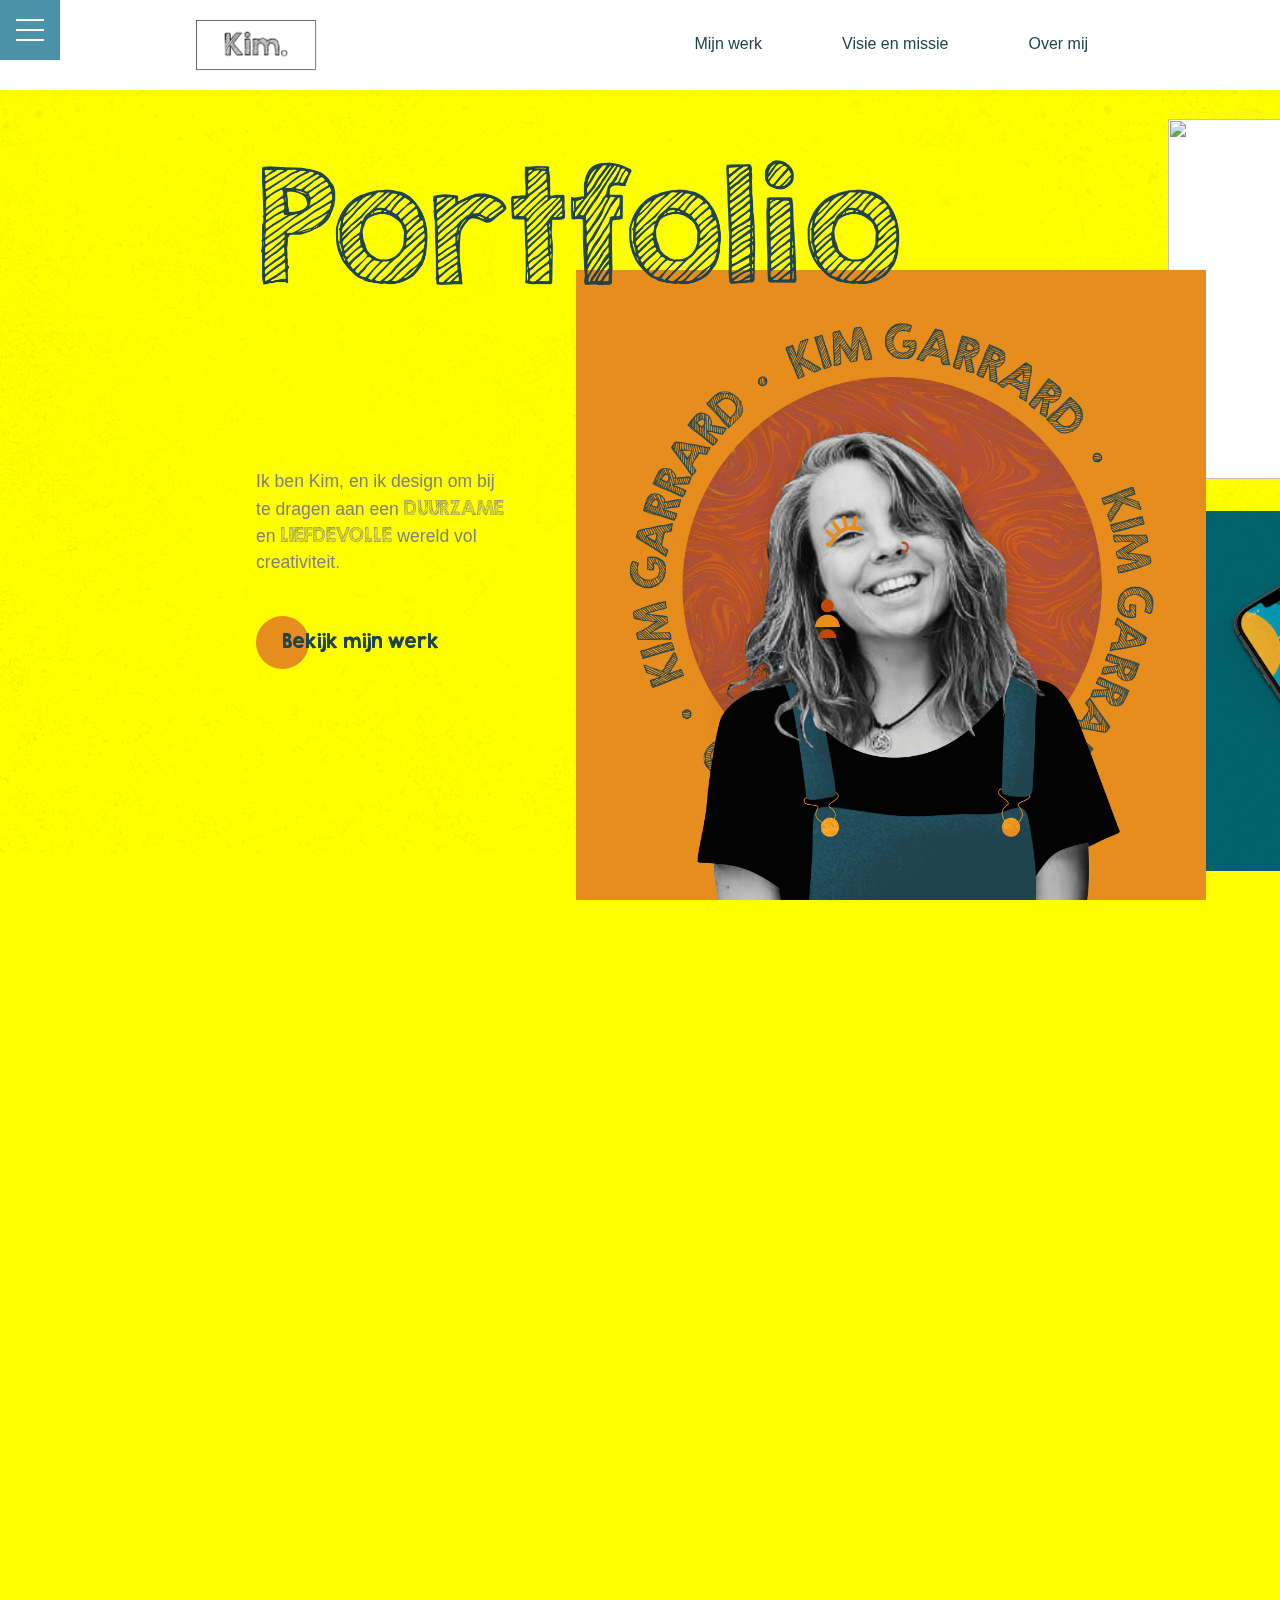
==== index.html @ cbdecb41 "Begin" ====
<!DOCTYPE html>
<html lang="nl">

<head>
    <meta charset="utf-8">
    <meta http-equiv="X-UA-Compatible" content="IE=edge">
    <title>Portfolio Kim Garrard</title>
    <meta name="viewport" content="width=device-width, initial-scale=1">
    <link rel="stylesheet" href="CSS/portfolio.css">
    <link rel="shortcut icon" type="image/png" href="images/favicon2.png"/>
</head>

<body>

  <img src="images/bg_7.webp" alt="">

    <nav>
      <a href="index.html"><img src="images/logo.png" alt="" class="logo"></a>

      <ul>
        <li><a href="cases.html"><div class="opacity"></div>Mijn werk</a></li>
        <li><a href="#"><div class="opacity"></div>Visie en missie</a></li>
        <li><a href="#"><div class="opacity"></div>Over mij</a></li>
      </ul>

      <div class="menu-wrap">
          <input type="checkbox" class="toggler">
          <div class="hamburger"><div></div></div>
          <div class="menu">
            <div>
              <div>
                <ul>
                  <li><a href="#">Home</a></li>
                  <li><a href="#">About</a></li>
                  <li><a href="#">Services</a></li>
                  <li><a href="#">Contact</a></li>
                </ul>
              </div>
            </div>
          </div>
      </div>
    </nav>


    <main>

      <div id="realcontent" class="begin">

        <img class="portfolio" src="images/portfolio_text.png" alt="">

        <div class="text">
          <p>Ik ben Kim, en ik design om bij te dragen aan een <span>duurzame</span> en <span>liefdevolle</span> wereld vol creativiteit.</p>
          <a href="cases.html" class="imgtestdiv button">
            <div class=""></div>
            <p>Bekijk mijn werk</p>
          </a>
          <!-- <a href="overmij.html" class="imgtestdiv button">Bekijk mijn werk</a> -->
        </div>

        <div class="kim">
          <img src="images/begin_bg2.png" alt="">
          <img class="begintekst" src="images/begin_text.png" alt="">
          <img src="images/begin_kim.png" alt="">
        </div>






        <section class="fotos">

          <div class="rij1">

            <a class="hover4" href="tofgrof.html">
              <div class="foto4"><img src="images/tofgrof.png" alt=""></img></div>
              <div class="info4 hide"><p>Tofgrof</p></div>
            </a>

            <a class="hover2" href="art.html">
              <div class="foto2"><img src="images/artcases.png" alt=""></img></div>
              <div class="info2 hide"><p>Art & Illustraties</p></div>
            </a>

            <a class="hover5">
              <div class="foto5"><img src="images/kleineumcases.png" alt=""></img></div>
              <div class="info5 hide"><p>Coming soon!</p></div>
            </a>

            <!-- <a class="hover1" href="etnischprofileren.html">
              <div class="foto1"><img src="images/etnischprofileren.png" alt=""></img></div>
              <div class="info1 hide"><p>Etnisch Profileren</p></div>
            </a> -->

            <a class="hover7" href="dinner.html">
              <div class="foto7"><img src="images/dinner.png" alt=""></img></div>
              <div class="info7 hide"><p>CMOTalk Dinner</p></div>
            </a>

          </div>

          <div class="rij2">

            <a class="hover3" href="enjoin.html">
              <div class="foto3"><img src="images/enjoincases.png" alt=""></img></div>
              <div class="info3 hide"><p>Splashscreen Enjoin</p></div>
            </a>

            <a class="hover6" href="foodofwood.html">
              <div class="foto6"><img src="images/foodofwoodcases.png" alt=""></img></div>
              <div class="info6 hide"><p>Food of Wood</p></div>
            </a>

            <a class="hover9" href="rangers.html">
              <div class="foto9"><img src="images/rangerscases.png" alt=""></img></div>
              <div class="info9 hide"><p>WWF Rangers polsbandje</p></div>
            </a>

            <a class="hover8" href="schoenen.html">
              <div class="foto8"><img src="images/schoenencases.png" alt=""></img></div>
              <div class="info8 hide"><p>Schoenen Animatie</p></div>
            </a>

            <!-- <a class="hover10" href="adagio.html">
              <div class="foto10"><img src="images/rangerscases.png" alt=""></img></div>
              <div class="info10 hide"><p>Coming soon!</p></div>
            </a> -->

          </div>

        </section>




        </div>



        <div id="fakecontent"></div>



    </main>


    <script src="js/index.js"></script>
    <script src="js/cases.js"></script>

    <script src="https://ajax.aspnetcdn.com/ajax/jQuery/jquery-3.4.1.min.js"></script>
    <script>

    const mq = window.matchMedia( "(min-width: 79em)" );

    if (mq.matches) {
      $(window).on('scroll', function() {
        console.log("hoi");
        $("#realcontent").css("left", -$(window).scrollTop());
      });

    }

    </script>
</body>

</html>
---- CSS/portfolio.css ----
* {
    box-sizing: border-box;
}

body,
html {
    box-sizing: border-box;
    margin: 0;
    padding: 0;
    scroll-behavior: smooth;

}

@import url(//db.onlinewebfonts.com/c/331ec49c0d78e469c42c1d814dd45838?family=Avenir+Book);
@import url(//db.onlinewebfonts.com/c/901497541657a2f24e42848bcf7fad52?family=Avenir+Heavy);

@font-face {
    font-family: "Capuche";
    src: url("../fonts/capuche.otf") format("opentype");
}

@font-face {
    font-family: "FuturaCM";
    src: url("../fonts/Futura.ttf") format("truetype");
}

@font-face {
    font-family: "SofiaRegular";
    src: url("../fonts/SofiaProRegular.ttf") format("truetype");
}

@font-face {
    font-family: "SketchOpen";
    src: url("../fonts/KGSecondChancesSketch.ttf") format("truetype");
}

@font-face {
    font-family: "Sketch";
    src: url("../fonts/KGSecondChancesSolid.ttf") format("truetype");
}

body {
  background-color: #f3eee8;
  /* background-image: url(../images/bg.png); */
  background-blend-mode: lighten;
  background-size: 100vw;
  background-attachment: fixed;
  /* cursor: url(images/my-cursor.png), auto; */
  /* cursor: wait; */
}

#home {
  width: 100vw;
  height: 100vh;
  overflow: hidden;
}

body > img:nth-of-type(1) {
  z-index: -1;
  width: 100vw;
  position: fixed;
  opacity: 0.1;
  mix-blend-mode: multiply;
}

nav {
  display: flex;
  width: 100vw;
  height: 10vh;
  position: fixed;
  z-index: 3;
  background-color: white;
  padding: 0 15vw;
  justify-content: space-between;
  box-shadow: 0 5px 5px rgb(0 0 0 / 1%);
}

menu-wrap {
  display: none;
}

.navcases {
  box-shadow: 0 5px 5px rgb(0 0 0 / 5%);
}

nav > a {
  display: flex;
  align-items: center;
}

nav ul {
  list-style-type: none;
  display: flex;
  align-items: center;
  margin: 0;
}

nav ul li {
  text-decoration: none;
  font-family: "Avenir", Helvetica;
  transition: 200ms ease;
  border-bottom: 2px solid rgba(255,255,255,0);
}

nav li div {
  background-color: #e78d1d;
  height: 1.7em;
  width: 1.7em;
  position: absolute;
  z-index: -1;
  border-radius: 50%;
  margin-left: -12px;
  margin-top: -3px;
  transition: 200ms ease;
}

nav img {
  background-color: rgba(255,255,255,0.5);
  width: 8em;
  transition: 300ms ease;
}

nav img:hover {
  background-color: rgba(255,255,255,1);
}

nav li:not(nav li:last-of-type) {
  margin-right: 5em;
}

nav li:hover {
  border-bottom: 2px solid #e78d1d;
  transform: rotate(-2deg);
}

nav a:hover {
  color: #e78d1d;
}

nav .selected {
  color: #e78d1d;
}

main {
  padding-top: 10vh;
}

h1, h2 {
  /* letter-spacing: 0.1em; */
  color: #20444e;
  font-family: "Sketch", "Avenir heavy", Helvetica;
  font-size: 1.6em;
  margin: 0;
  text-transform: uppercase;
}

h1 {
  letter-spacing: 0;
  z-index: 2;
  /* -webkit-text-fill-color: #3f002f; */
}

p {
  font-family: "Avenir", Helvetica;
  /* margin: 0; */
  color: grey;
}

a {
  text-decoration: none;
  color: #20444e;
  transition: 300ms ease;
}

.button {
  display: flex;
  align-items: center;
  margin-top: 2em;
}

.button div {
  position: absolute;
  width: 3em;
  height: 3em;
  background-color: #e78d1d;
  border-radius: 100%;
}

.button p {
  z-index: 2;
  margin-left: 1.5em;
  font-family: "Sketch";
  color: #20444e;
  border-bottom: 2px solid rgba(255,255,255,0);
  transition: 200ms ease;
}

.button p:hover {
  border-bottom: 2px solid #20444e;
  transform: rotate(-1deg);
}

.portfolio {
  position: fixed;
  top: 17vh;
  font-family: "SketchOpen";
  height: 18vh;
  /* margin-left: 20vw; */
  color: #20444e !important;
  z-index: 2;
}

.begin {
  width: 60vw;
  margin: 0 20vw;
  height: 100vh;
  display: flex;
  align-items: center;
}

.begin .kim {
  width: 35vw;
  /* height: 100vh; */
  display: flex;
  align-items: baseline;
  /* justify-content: center; */
  /* max-height: 45em; */
}

.begin .kim img:nth-of-type(1) {
  /* border: 2px solid #20444e;
  border-bottom: 0px; */
  background-color: #e78d1d;
}

.begin .kim img {
  margin-right: 20vw;
  max-height: 45em;
  height: 70vh;
  /* width: 35vw; */
  position: absolute;
  bottom: 0;
}

.begintekst {
  transition: 200ms ease;
  animation: rotate 20s infinite linear;
}

@keyframes rotate {
  0% {
    transform: rotate(0deg);
  }

  100% {
    transform: rotate(360deg);
  }
}

.begin .stralen {
  height: 80vh !important;
  max-height: 60em !important;
  max-height: none;
  opacity: 0;
  transition: 300ms ease;
  animation: rotate 20s infinite linear;
}

.straal {
  opacity: 1 !important;
}

.opacity {
  opacity: 0;
}

.begin .text {
  /* width: 40vw; */
  /* padding: 0 10em; */
  width: 20vw;
  margin-right: 5vw;
  margin-top: 15vh;
  line-height: 1.5;
  font-size: 1.1em;
}

.begin .text span {
  font-family: "SketchOpen";
  text-transform: uppercase;
}

.begin .meerweten {
  margin-bottom: 5em;
}

.container {
  width: 100vw;
  height: 95em;
  overflow: hidden;
}

.fotos {
  /* display: flex; */
  padding: 0 10vw;
}

.rij1, .rij2 {
  display: flex;
}

.fotos a {
  margin: 1em 1em;
}

.fotos a div:nth-of-type(1) {
  width: 25em;
  height: 25em;
  width: 40vh;
  height: 40vh;
  /* margin: 5vw 0em; */
  background-color: white;
  overflow: hidden;
  transition: 300ms ease;
}

.fotos a div:nth-of-type(2) {
  width: 40vh;
  height: 40vh;
  margin: 5em 0em;
  background-color: #e48e23;
  overflow: hidden;
  transition: 300ms ease;
  position: absolute;
  margin-top: -40vh;
  /* margin-left: 1em; */
  opacity: 1;
}

.fotos .rij1 a:nth-of-type(odd) div:nth-of-type(2) {
  background-color: #ae5331;
}

.fotos .rij2 a:nth-of-type(even) div:nth-of-type(2) {
  background-color: #ae5331;
}

.hidefoto {
  opacity: 0.5;
}

.hide {
  opacity: 0 !important;
}

.fotos div:nth-of-type(2) p {
  transition: 300ms ease;
  width: 100%;
  height: 100%;
  display: flex;
  justify-content: center;
  align-items: center;
  text-align: center;
  color: #e48e23;
  font-size: 2.5em;
  font-family: "Sketch";
  transform: scale(0.9) rotate(-17deg);
  margin: 0;
}

.fotos .rij1 a:nth-of-type(even) div:nth-of-type(2) p {
  color: #ae5331;
}

.fotos .rij2 a:nth-of-type(odd) div:nth-of-type(2) p {
  color: #ae5331;
}

.fotos div:nth-of-type(2) p:hover {
  transform: scale(1) rotate(-17deg);
  /* transform: scale(1.1); */
}

.fotos div img {
  width: 100%;
  height: 100%;
  object-fit: cover;
  transition: 500ms ease;
}




















/* DETAILPAGINA */

.maindetail {
  background-image: -webkit-linear-gradient(95deg, white 86%, rgba(0, 0, 0, 0) 0%);
  background-size: 120%;
  position: absolute;
  z-index: 0;
  width: 100vw;
  padding-left: 15vw;
  padding-right: 15vw;
  margin-top: 28vh;
  padding-top: 40vh;
}

.maindetail > div {
  margin-top: 12vh;
}

.maindetail > div:last-of-type{
  margin-bottom: 20vh;
}

.maindetail > div article p {
  margin-top: 2vh;
  /* margin: 0; */
}

.projectinfo {
  margin-top: 2vh;
  display: flex;
  justify-content: space-between;
}

.introdiv article:nth-of-type(2) > p {
  margin-top: 0;
}

.projectinfo div {
  width: 40%;
}

.projectinfo div p:nth-of-type(1) {
  font-size: 1.1em;
  font-weight: bold;
  color: #e78d1d;
}

.introdiv {
  display: flex;
  justify-content: space-between;
}

.introdiv h2 {
  font-family: "Sketch";
  letter-spacing: 0;
  color: #20444e;
  font-size: 2em;
}

.introdiv a {
  color: #e78d1d;
}

.introdiv article:nth-of-type(1) {
  width: 30%;
}

.introdiv article:nth-of-type(2) {
  width: 60%;
}

/* .introdiv article:nth-of-type(2) p {
  margin-bottom: 4vh;
} */

.imgdiv {
  object-fit: cover;
}

.imgdiv img, .imgdiv video {
	width: 100%;
  height: 100%;
  object-fit: cover;
	transition: transform 500ms ease;
}

.imgandtext {
  display: flex;
  justify-content: space-between;
}

.imgandtext div:nth-of-type(1) {
  width: 50%;
  height: 50vh;
}

.imgandtext img {
  width: 100%;
  height: 100%;
  object-fit: cover;
}

.imgandtext article {
  width: 40%;
}

/* .imgdiv {
  object-fit: cover;
  box-shadow: 0 5px 5px rgb(0 0 0 / 15%);
} */

.imgrow {
  display: flex;
  justify-content: space-between;
  margin-top: 4vh;
}

.imgrow .imgdiv {
  width: 32%;
  /* border: 0.5em solid white; */
  height: 30vh;
}

.videodiv {
  height: 46vh !important;
}

#rangers .firstfotodiv {
  background: url(../images/rangers.png) no-repeat center 90%;
  height: 75vh;
  width: 100vw;
  overflow: hidden;
  position: fixed;
  z-index: -2;
  background-size: cover;
}

#rangers .imgandtext div {
  width: 60%;
  height: 30vh;
}

#rangers .imgandtext article {
  width: 30%;
}

#rangers .imgdivrangers {
  margin-top: 5vh !important;
}

#dinner .maindetail {
  margin-top: 24vh;
  padding-top: 45vh;
  height: auto;
}

#dinner .firstfotodiv {
  background: url(../images/dinner2.jpg) no-repeat center 90%;
  height: 75vh;
  width: 100vw;
  overflow: hidden;
  position: fixed;
  z-index: -2;
  background-size: cover;
}

#enjoin .maindetail {
  margin-top: 28vh;
  padding-top: 43vh;
  height: auto;
}

#enjoin .firstfotodiv {
  background: url(../images/enjoin2.png) no-repeat center 55%;
  height: 75vh;
  width: 100vw;
  overflow: hidden;
  position: fixed;
  z-index: -2;
  background-size: cover;
}

#enjoin .imgrow .imgdiv {
  height: 35vh;
  width: 23.5%;
}

#enjoin .imgandtext article {
  width: 35%;
}

#enjoin .imgandtext .imgrow {
  width: 60%;
}

.imgdivenjoin {
  width: 35% !important;
  height: 80vh !important;
}

.articleenjoin {
  width: 60% !important;
}

#art .maindetail {
  margin-top: 26vh;
  padding-top: 45vh;
  height: auto;
}

#art .firstfotodiv {
  background: url(../images/art_tafel2.png) no-repeat center 48%;
  height: 75vh;
  width: 100vw;
  overflow: hidden;
  position: fixed;
  z-index: -2;
  background-size: cover;
}

#art .imgrow .imgdiv {
  height: 42vh;
}

#etnischprofileren .maindetail {
  margin-top: 21vh;
  padding-top: 50vh;
  height: auto;
}

#etnischprofileren .firstfotodiv {
  background: url(../images/etnischprofilerenb.png) no-repeat center 40%;
  height: 75vh;
  width: 100vw;
  overflow: hidden;
  position: fixed;
  z-index: -2;
  background-size: cover;
}

.imgrowetnisch .imgdiv {
  height: 30vh;
  background-color: #191919;
}

.imgrowetnisch .imgdiv img {
  object-fit: contain;
}

.videodivetnischprofileren {
  margin-top: 5vh !important;
  height: 70vh !important;
}

#schoenen .maindetail {
  margin-top: 3vh;
  padding-top: 70vh;
  height: auto;
}

#schoenen .firstfotodiv {
  background: url(../images/schoenen.png) no-repeat center 70%;
  height: 75vh;
  width: 100vw;
  overflow: hidden;
  position: fixed;
  z-index: -2;
  background-size: cover;
}

.imgrowschoenen div {
  height: 35vh !important;
}

.imgdivschoenen {
  width: 30% !important;
  height: 25vh !important;
  border: 0.5em solid white !important;
}

.articleschoenen {
  width: 25vw !important;
}

.imgandtextschoenen div:nth-of-type(1) {
  width: 60%;
  height: 50vh;
}

.imgandtextschoenen article {
  width: 30%;
}

.imgrowww div {
  height: 26vh !important;
}

.videodivww {
  width: 60% !important;
  height: 48vh !important;
}

.imgandtextww article {
  width: 30% !important;
}

#foodofwood .maindetail {
  margin-top: 42vh;
  padding-top: 30vh;
  height: auto;
}

#foodofwood .firstfotodiv {
  background: url(../images/foodofwood.png) no-repeat center 45%;
  height: 75vh;
  width: 100vw;
  overflow: hidden;
  position: fixed;
  z-index: -2;
  background-size: cover;
}

#foodofwood .imgdivfoodofwood {
    margin-top: 5vh !important;
}

#foodofwood .imgandtexfoodofwood .imgdiv {
  width: 60%;
  height: 45vh;
}

#foodofwood .imgandtexfoodofwood article {
  width: 32%;
}

#rangers .maindetail {
  margin-top: 42vh;
  padding-top: 30vh;
  height: auto;
}

#tofgrof .firstfotodiv {
  background: url(../images/tofgrof1.png) no-repeat center center;
  height: 75vh;
  width: 100vw;
  overflow: hidden;
  position: fixed;
  z-index: -2;
  background-size: cover;
}



.buttoncases {
  position: fixed;
  z-index: 1;
  margin-top: 45vh;
}

.buttoncases p {
  position: absolute;
  display: flex;
  justify-content: center;
  align-items: center;
  width: 3vw;
  height: 3vw;
  border-radius: 100%;
  margin: 0;
  font-size: 1em;
  opacity: 1;
  border: 1px solid #e78d1d;
  color: #e78d1d;
  transition: 200ms ease;
}

.buttoncases p:hover {
  background-color: #e78d1d;
  color: white;
}

.buttoncases:nth-of-type(1) {
  margin-left: 1vw;
}

.buttoncases:nth-of-type(1) p {
  transform: scaleX(-1);
}

.buttoncases:nth-of-type(2) {
  right: 3em;
  margin-right: 1vw;
}

.invisible {
  opacity: 0;
}





















/* RESPONSIVE */

/* mobile */
@media (min-width: 20em) and (max-width: 47em) {

  body {
    width: 100vw;
    overflow-x: hidden;
  }

  nav {
    padding: 0;
    top: 0;
  }

  nav ul {
    width: 100%;
    justify-content: space-between;
  }

  nav li:nth-of-type(1) {
    margin-right: 0;
  }

  nav ul li:nth-of-type(2) {
    margin-right: 5vw;
  }

  p {
    font-size: 17px;
  }

  .begin {
    display: block;
    position: absolute;
    margin: 0 5vw;
    margin-top: 11vh;
    width: 90vw;
  }

  .begin .text {
    position: absolute;
    width: 100%;
    margin: 0;
    top: 95vw;
    text-align: center;
  }

  .begin .text .button {
    display: none;
  }

  .begin .kim {
    position: absolute;
    height: 100vw;
    width: 95vw;
    /* margin-top: -25vh; */
  }

  .begin .kim img {
    width: 85vw;
    height: auto;
    margin: 0;
    bottom: auto;
    right: 0;
  }

  .portfolio {
    position: absolute;
    height: 9vh;
    width: auto;
    top: -6vh;
  }

  .fotos {
    display: block;
    padding: 0;
    margin-top: 130vw;
  }

  .fotos a div {
    width: 90vw !important;
    height: 90vw !important;
  }

  .rij1, .rij2 {
    display: block;
  }

  .button div {
    width: 2.5em;
    height: 2.5em;
  }

  .fotos .rij1 a:nth-of-type(odd) div:nth-of-type(1), .fotos .rij2 a:nth-of-type(odd) div:nth-of-type(1) {
    margin-left: -5vw;
  }

  .fotos .rij1 a:nth-of-type(even) div:nth-of-type(1), .fotos .rij2 a:nth-of-type(even) div:nth-of-type(1) {
    margin-left: 5vw;
  }

  .rij2 {
    margin-top: -5vw;
  }

}





















.testtext {
  margin-left: 50vw;
}

@media (min-width: 79em) {
  #realcontent {
      position: fixed;
      width: 500vw;
      height: 90vh;
      display: flex;
  }
}

@media (min-width: 79em) {
  #fakecontent {
      height: 380vw;
  }
}



















:root {
  --primary-color: rgba(13, 110, 139, 0.75);
  --overlay-color: rgba(24, 39, 51 , 0.85);
  --menu-speed: 0.75s;
}

body {
  background-color: yellow;
}
/* MENU STYLES */
.menu-wrap {
  position: fixed;
  top: 0;
  left: 0;
  z-index: 1;
}

.menu-wrap .toggler {
  position: absolute;
  top: 0;
  left: 0;
  z-index: 2;
  cursor: pointer;
  width: 50px;
  height: 50px;
  opacity: 0;
}

.menu-wrap .hamburger {
  position: absolute;
  top: 0;
  left: 0;
  z-index: 1;
  width: 60px;
  height: 60px;
  padding: 1rem;
  background: var(--primary-color);
  display: flex;
  align-items: center;
  justify-content: center;
}

/* Hamburger Line */
.menu-wrap .hamburger > div {
  position: relative;
  flex: none;
  width: 100%;
  height: 2px;
  background: #fff;
  display: flex;
  align-items: center;
  justify-content: center;
  transition: all 0.4s ease;
}

/* Hamburger Lines - Top & Bottom */
.menu-wrap .hamburger > div::before,
.menu-wrap .hamburger > div::after {
  content: '';
  position: absolute;
  z-index: 1;
  top: -10px;
  width: 100%;
  height: 2px;
  background: inherit;
}

/* Moves Line Down */
.menu-wrap .hamburger > div::after {
  top: 10px;
}

/* Toggler Animation */
.menu-wrap .toggler:checked + .hamburger > div {
  transform: rotate(135deg);
}

/* Turns Lines Into X */
.menu-wrap .toggler:checked + .hamburger > div:before,
.menu-wrap .toggler:checked + .hamburger > div:after {
  top: 0;
  transform: rotate(90deg);
}

/* Rotate On Hover When Checked */
.menu-wrap .toggler:checked:hover + .hamburger > div {
  transform: rotate(225deg);
}

/* Show Menu */
.menu-wrap .toggler:checked ~ .menu {
  visibility: visible;
}

.menu-wrap .toggler:checked ~ .menu > div {
  transform: scale(1);
  transition-duration: var(--menu-speed);
}

.menu-wrap .toggler:checked ~ .menu > div > div {
  opacity: 1;
  transition:  opacity 0.4s ease 0.4s;
}

.menu-wrap .menu {
  position: fixed;
  top: 0;
  left: 0;
  width: 100%;
  height: 100%;
  visibility: hidden;
  overflow: hidden;
  display: flex;
  align-items: center;
  justify-content: center;
}

.menu-wrap .menu > div {
  background: var(--overlay-color);
  border-radius: 50%;
  width: 200vw;
  height: 200vw;
  display: flex;
  flex: none;
  align-items: center;
  justify-content: center;
  transform: scale(0);
  transition: all 0.4s ease;
}

.menu-wrap .menu > div > div {
  text-align: center;
  max-width: 90vw;
  max-height: 100vh;
  opacity: 0;
  transition: opacity 0.4s ease;
}

.menu-wrap .menu > div > div > ul > li {
  list-style: none;
  color: #fff;
  font-size: 1.5rem;
  padding: 1rem;
}

.menu-wrap .menu > div > div > ul > li > a {
  color: inherit;
  text-decoration: none;
  transition: color 0.4s ease;
}
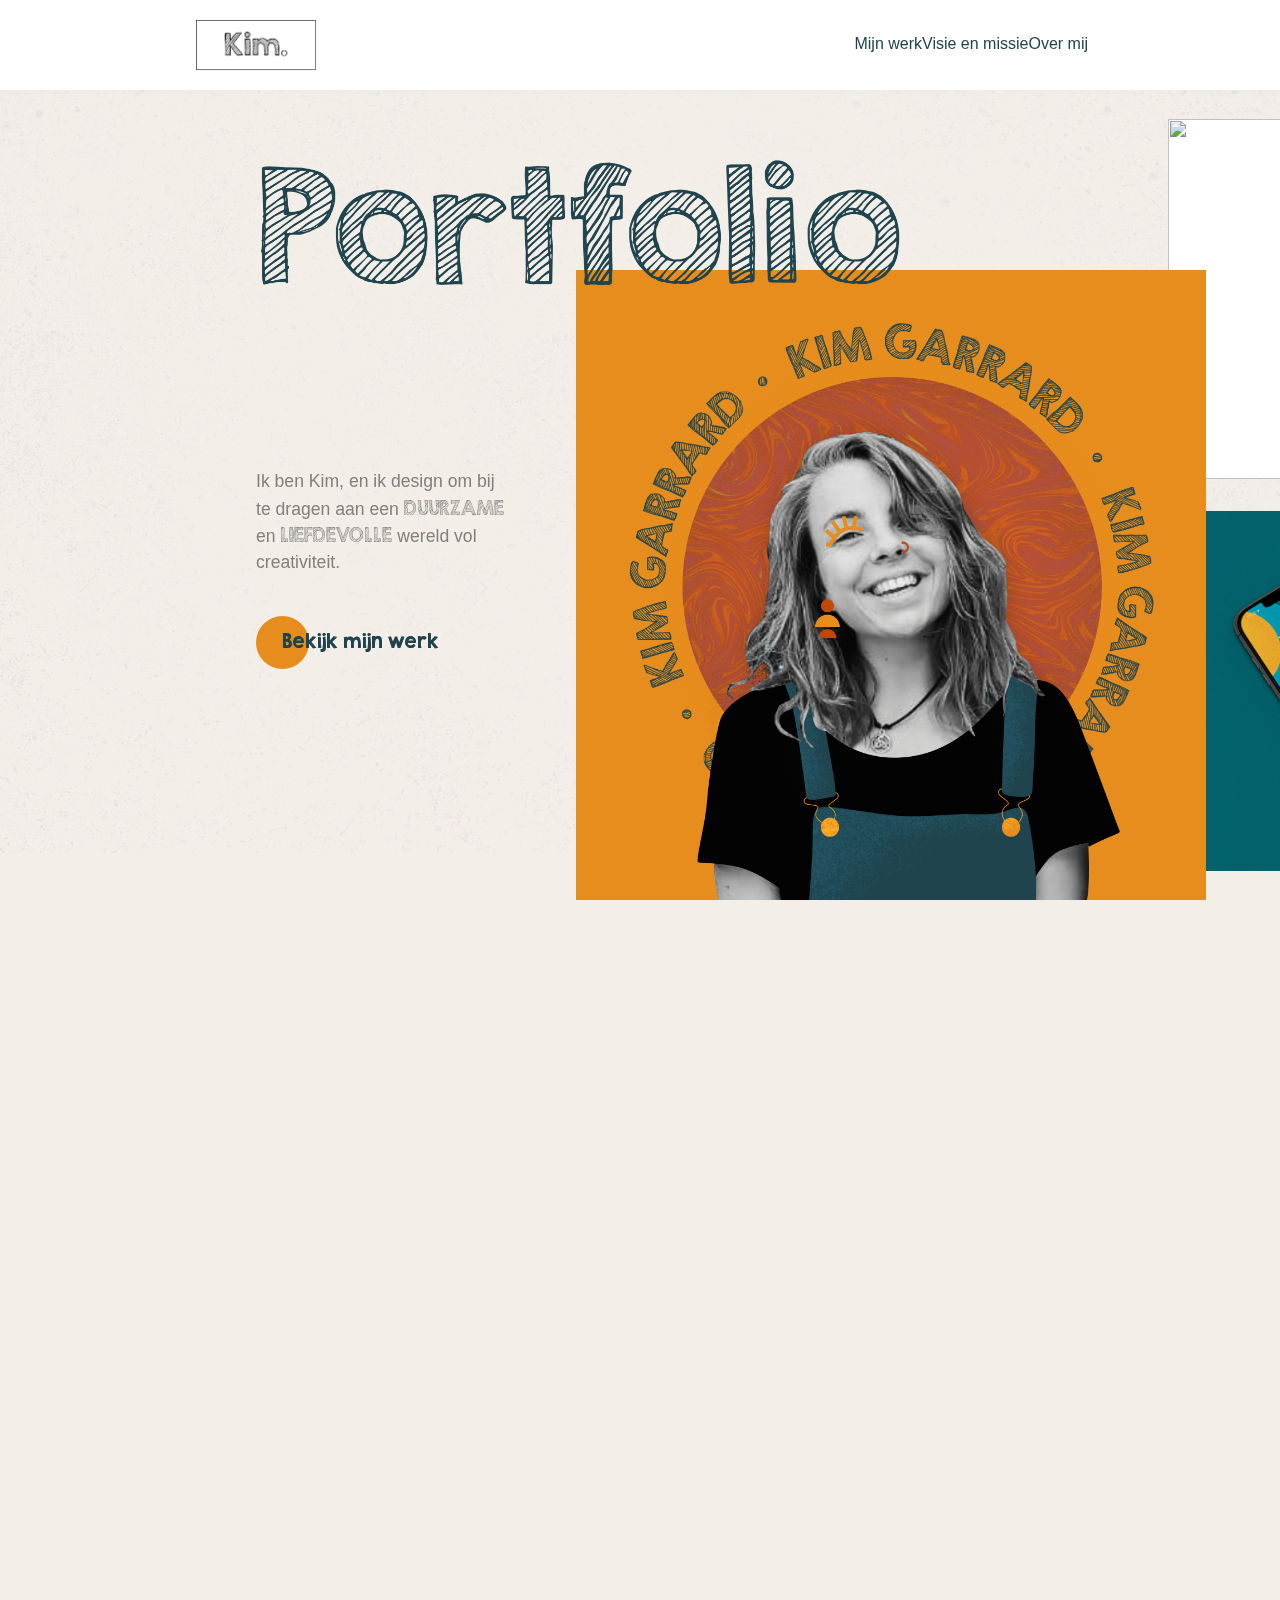
==== commit 8fd2226a: "Menu mobiel" ====
--- a/index.html
+++ b/index.html
@@ -31,9 +31,9 @@
               <div>
                 <ul>
                   <li><a href="#">Home</a></li>
-                  <li><a href="#">About</a></li>
-                  <li><a href="#">Services</a></li>
-                  <li><a href="#">Contact</a></li>
+                  <li><a href="#">Mijn werk</a></li>
+                  <li><a href="#">Visie en missie</a></li>
+                  <li><a href="#">Over mij</a></li>
                 </ul>
               </div>
             </div>
--- a/CSS/portfolio.css
+++ b/CSS/portfolio.css
@@ -75,7 +75,7 @@
   box-shadow: 0 5px 5px rgb(0 0 0 / 1%);
 }
 
-menu-wrap {
+.menu-wrap {
   display: none;
 }
 
@@ -88,7 +88,7 @@
   align-items: center;
 }
 
-nav ul {
+nav > ul {
   list-style-type: none;
   display: flex;
   align-items: center;
@@ -125,7 +125,7 @@
 }
 
 nav li:not(nav li:last-of-type) {
-  margin-right: 5em;
+  /* margin-right: 5em; */
 }
 
 nav li:hover {
@@ -838,17 +838,10 @@
     top: 0;
   }
 
-  nav ul {
+  nav > ul {
     width: 100%;
     justify-content: space-between;
-  }
-
-  nav li:nth-of-type(1) {
-    margin-right: 0;
-  }
-
-  nav ul li:nth-of-type(2) {
-    margin-right: 5vw;
+    display: none;
   }
 
   p {
@@ -929,6 +922,170 @@
     margin-top: -5vw;
   }
 
+  :root {
+    --primary-color: rgba(13, 110, 139, 0.75);
+    --overlay-color: rgba(24, 39, 51 , 0.85);
+    --menu-speed: 0.75s;
+  }
+
+  nav {
+    width: 100vw;
+  }
+
+  /* MENU STYLES */
+  .menu-wrap {
+    display: block;
+    position: fixed;
+    top: 0;
+    left: 0;
+    z-index: 1;
+  }
+
+  .menu-wrap .toggler {
+    position: absolute;
+    top: 1.25vw;
+    left: 85vw;
+    z-index: 2;
+    cursor: pointer;
+    width: 15vw;
+    height: 15vw;
+    opacity: 0;
+  }
+
+  .menu-wrap .hamburger {
+    position: absolute;
+    top: 1.25vw;
+    left: 85vw;
+    z-index: 1;
+    width: 15vw;
+    height: 15vw;
+    padding: 1rem;
+    display: flex;
+    align-items: center;
+    justify-content: center;
+  }
+
+  /* Hamburger Line */
+  .menu-wrap .hamburger > div {
+    position: relative;
+    flex: none;
+    width: 100%;
+    height: 2px;
+    background: #20444e;
+    display: flex;
+    align-items: center;
+    justify-content: center;
+    transition: all 0.4s ease;
+  }
+
+  /* Hamburger Lines - Top & Bottom */
+  .menu-wrap .hamburger > div::before,
+  .menu-wrap .hamburger > div::after {
+    content: '';
+    position: absolute;
+    z-index: 1;
+    top: -8px;
+    width: 100%;
+    height: 2px;
+    background: inherit;
+  }
+
+  /* Moves Line Down */
+  .menu-wrap .hamburger > div::after {
+    top: 8px;
+  }
+
+  /* Toggler Animation */
+  .menu-wrap .toggler:checked + .hamburger > div {
+    transform: rotate(135deg);
+  }
+
+  /* Turns Lines Into X */
+  .menu-wrap .toggler:checked + .hamburger > div:before,
+  .menu-wrap .toggler:checked + .hamburger > div:after {
+    top: 0;
+    transform: rotate(90deg);
+  }
+
+  /* Rotate On Hover When Checked */
+  .menu-wrap .toggler:checked:hover + .hamburger > div {
+    transform: rotate(225deg);
+  }
+
+  /* Show Menu */
+  .menu-wrap .toggler:checked ~ .menu {
+    visibility: visible;
+  }
+
+  .menu-wrap .toggler:checked ~ .menu > div {
+    transform: scale(1.2);
+    transition-duration: var(--menu-speed);
+  }
+
+  .menu-wrap .toggler:checked ~ .menu > div > div {
+    opacity: 1;
+    transition:  opacity 0.4s ease 0.4s;
+  }
+
+  .menu-wrap .menu {
+    position: fixed;
+    top: 0;
+    left: 0;
+    width: 100vw;
+    height: 100vh;
+    visibility: hidden;
+    overflow: hidden;
+    display: flex;
+    align-items: center;
+    justify-content: center;
+  }
+
+  .menu-wrap .menu > div {
+    background: #ae5331;
+    background: #e78d1d;
+    background-image: url(../images/liquid2.png);
+    /* background-blend-mode: color; */
+    background-position: center;
+    border-radius: 50%;
+    width: 200vw;
+    height: 200vw;
+    display: flex;
+    flex: none;
+    align-items: center;
+    justify-content: center;
+    transform: scale(0);
+    transition: all 0.4s ease;
+  }
+
+  .menu-wrap .menu > div > div {
+    text-align: center;
+    max-width: 90vw;
+    max-height: 100vh;
+    opacity: 0;
+    transition: opacity 0.4s ease;
+  }
+
+  .menu-wrap .menu > div > div > ul {
+    display: block;
+    padding: 0;
+  }
+
+  .menu-wrap .menu > div > div > ul > li {
+    list-style: none;
+    color: #fff;
+    color: #20444e;
+    font-size: 1.5rem;
+    padding: 1rem;
+    font-family: "SketchOpen";
+    /* color: white; */
+  }
+
+  .menu-wrap .menu > div > div > ul > li > a {
+    color: inherit;
+    text-decoration: none;
+    transition: color 0.4s ease;
+  }
+
 }
 
 
@@ -969,172 +1126,3 @@
       height: 380vw;
   }
 }
-
-
-
-
-
-
-
-
-
-
-
-
-
-
-
-
-
-
-
-:root {
-  --primary-color: rgba(13, 110, 139, 0.75);
-  --overlay-color: rgba(24, 39, 51 , 0.85);
-  --menu-speed: 0.75s;
-}
-
-body {
-  background-color: yellow;
-}
-/* MENU STYLES */
-.menu-wrap {
-  position: fixed;
-  top: 0;
-  left: 0;
-  z-index: 1;
-}
-
-.menu-wrap .toggler {
-  position: absolute;
-  top: 0;
-  left: 0;
-  z-index: 2;
-  cursor: pointer;
-  width: 50px;
-  height: 50px;
-  opacity: 0;
-}
-
-.menu-wrap .hamburger {
-  position: absolute;
-  top: 0;
-  left: 0;
-  z-index: 1;
-  width: 60px;
-  height: 60px;
-  padding: 1rem;
-  background: var(--primary-color);
-  display: flex;
-  align-items: center;
-  justify-content: center;
-}
-
-/* Hamburger Line */
-.menu-wrap .hamburger > div {
-  position: relative;
-  flex: none;
-  width: 100%;
-  height: 2px;
-  background: #fff;
-  display: flex;
-  align-items: center;
-  justify-content: center;
-  transition: all 0.4s ease;
-}
-
-/* Hamburger Lines - Top & Bottom */
-.menu-wrap .hamburger > div::before,
-.menu-wrap .hamburger > div::after {
-  content: '';
-  position: absolute;
-  z-index: 1;
-  top: -10px;
-  width: 100%;
-  height: 2px;
-  background: inherit;
-}
-
-/* Moves Line Down */
-.menu-wrap .hamburger > div::after {
-  top: 10px;
-}
-
-/* Toggler Animation */
-.menu-wrap .toggler:checked + .hamburger > div {
-  transform: rotate(135deg);
-}
-
-/* Turns Lines Into X */
-.menu-wrap .toggler:checked + .hamburger > div:before,
-.menu-wrap .toggler:checked + .hamburger > div:after {
-  top: 0;
-  transform: rotate(90deg);
-}
-
-/* Rotate On Hover When Checked */
-.menu-wrap .toggler:checked:hover + .hamburger > div {
-  transform: rotate(225deg);
-}
-
-/* Show Menu */
-.menu-wrap .toggler:checked ~ .menu {
-  visibility: visible;
-}
-
-.menu-wrap .toggler:checked ~ .menu > div {
-  transform: scale(1);
-  transition-duration: var(--menu-speed);
-}
-
-.menu-wrap .toggler:checked ~ .menu > div > div {
-  opacity: 1;
-  transition:  opacity 0.4s ease 0.4s;
-}
-
-.menu-wrap .menu {
-  position: fixed;
-  top: 0;
-  left: 0;
-  width: 100%;
-  height: 100%;
-  visibility: hidden;
-  overflow: hidden;
-  display: flex;
-  align-items: center;
-  justify-content: center;
-}
-
-.menu-wrap .menu > div {
-  background: var(--overlay-color);
-  border-radius: 50%;
-  width: 200vw;
-  height: 200vw;
-  display: flex;
-  flex: none;
-  align-items: center;
-  justify-content: center;
-  transform: scale(0);
-  transition: all 0.4s ease;
-}
-
-.menu-wrap .menu > div > div {
-  text-align: center;
-  max-width: 90vw;
-  max-height: 100vh;
-  opacity: 0;
-  transition: opacity 0.4s ease;
-}
-
-.menu-wrap .menu > div > div > ul > li {
-  list-style: none;
-  color: #fff;
-  font-size: 1.5rem;
-  padding: 1rem;
-}
-
-.menu-wrap .menu > div > div > ul > li > a {
-  color: inherit;
-  text-decoration: none;
-  transition: color 0.4s ease;
-}
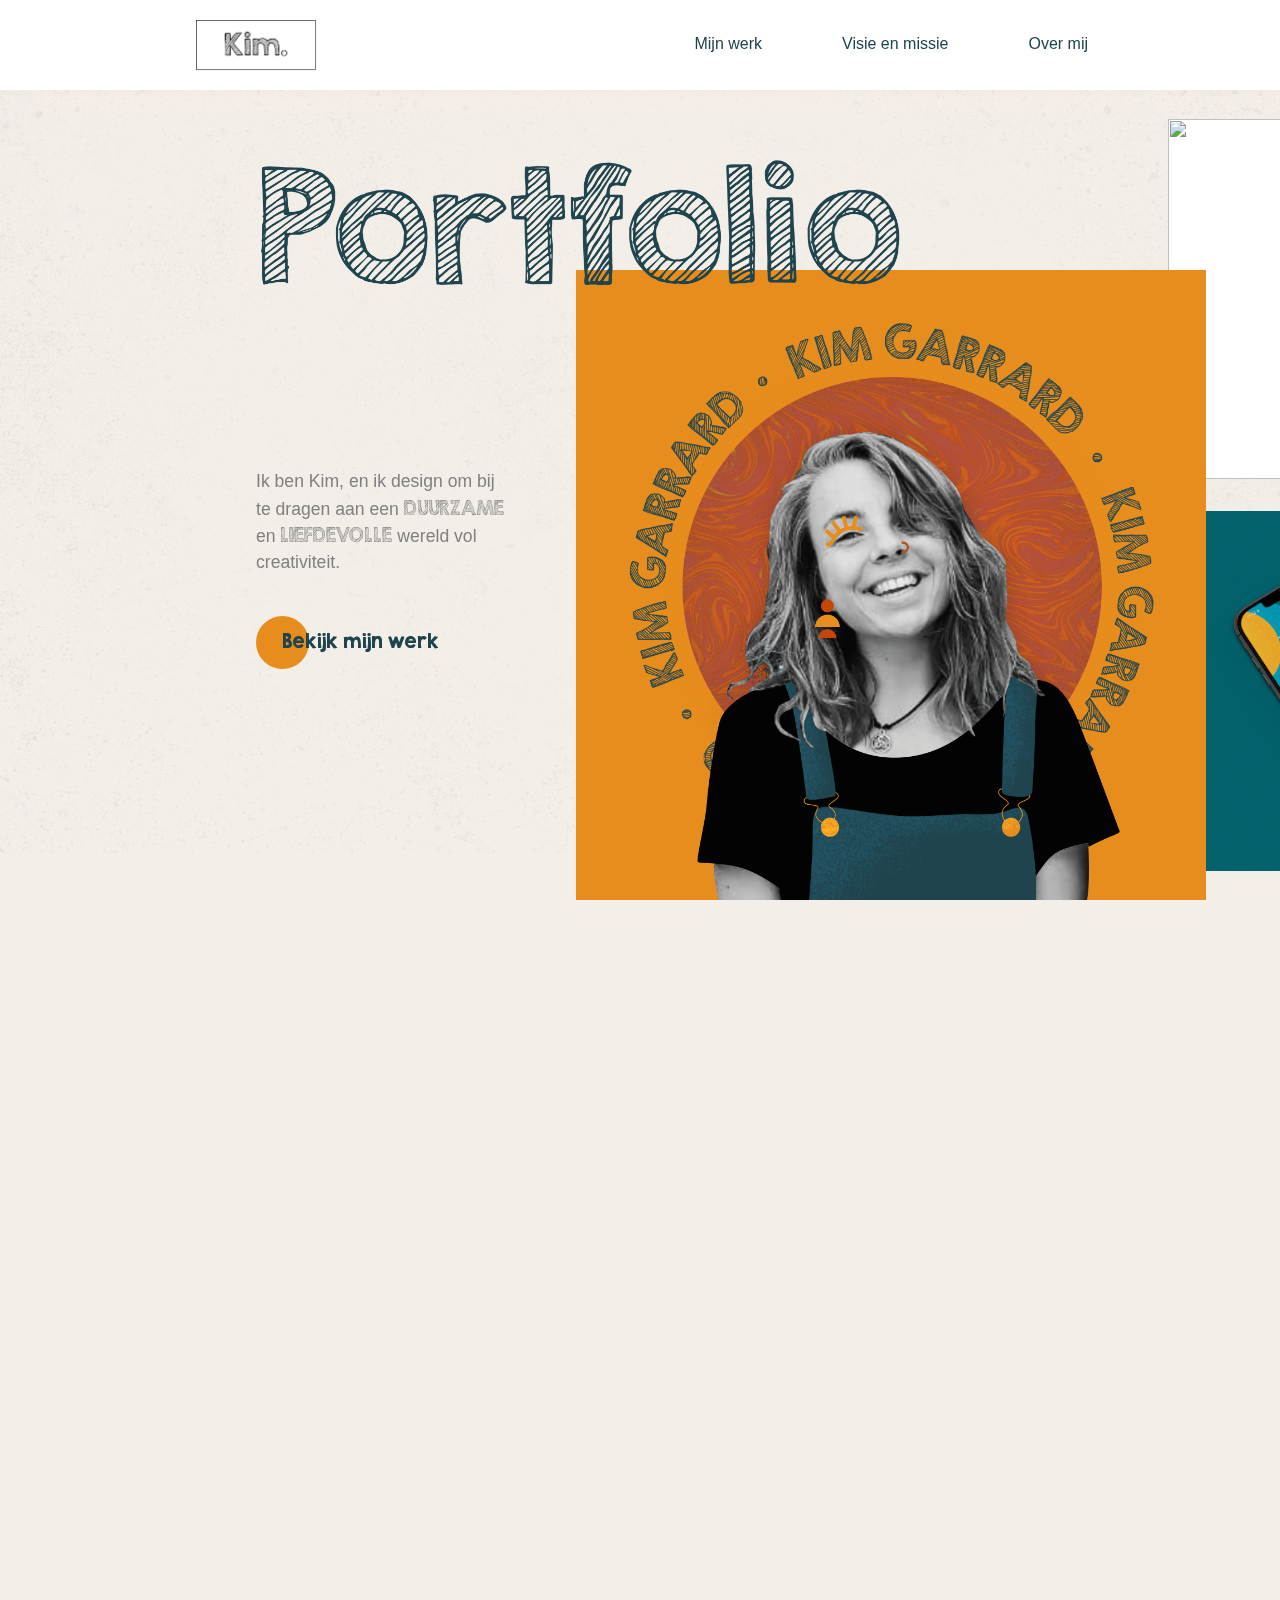
==== commit 72e1fa50: "Visie & Missie stukje" ====
--- a/index.html
+++ b/index.html
@@ -19,7 +19,7 @@
 
       <ul>
         <li><a href="cases.html"><div class="opacity"></div>Mijn werk</a></li>
-        <li><a href="#"><div class="opacity"></div>Visie en missie</a></li>
+        <li><a href="visiemissie.html"><div class="opacity"></div>Visie en missie</a></li>
         <li><a href="#"><div class="opacity"></div>Over mij</a></li>
       </ul>
 
@@ -30,7 +30,7 @@
             <div>
               <div>
                 <ul>
-                  <li><a href="#">Home</a></li>
+                  <li><a href="index.html">Home</a></li>
                   <li><a href="#">Mijn werk</a></li>
                   <li><a href="#">Visie en missie</a></li>
                   <li><a href="#">Over mij</a></li>
--- a/CSS/portfolio.css
+++ b/CSS/portfolio.css
@@ -125,7 +125,7 @@
 }
 
 nav li:not(nav li:last-of-type) {
-  /* margin-right: 5em; */
+  margin-right: 5em;
 }
 
 nav li:hover {
@@ -208,6 +208,10 @@
   /* margin-left: 20vw; */
   color: #20444e !important;
   z-index: 2;
+}
+
+.visiemissie {
+  height: 36vh;
 }
 
 .begin {
@@ -822,6 +826,31 @@
 
 
 
+/* VISIE & MISSIE */
+
+.text2 {
+  margin-left: 10em;
+}
+
+
+
+
+
+
+
+
+
+
+
+
+
+
+
+
+
+
+
+
 
 /* RESPONSIVE */
 
@@ -836,12 +865,18 @@
   nav {
     padding: 0;
     top: 0;
+    height: 4em;
   }
 
   nav > ul {
     width: 100%;
     justify-content: space-between;
     display: none;
+  }
+
+  body > img:nth-of-type(1) {
+    height: 100vh;
+    width: auto;
   }
 
   p {
@@ -930,6 +965,14 @@
 
   nav {
     width: 100vw;
+  }
+
+  nav img {
+    margin-left: 0.25em;
+  }
+
+  nav li:not(nav li:last-of-type) {
+    margin-right: 0;
   }
 
   /* MENU STYLES */
@@ -954,11 +997,11 @@
 
   .menu-wrap .hamburger {
     position: absolute;
-    top: 1.25vw;
+    top: 0;
     left: 85vw;
     z-index: 1;
     width: 15vw;
-    height: 15vw;
+    height: 4em;
     padding: 1rem;
     display: flex;
     align-items: center;
@@ -1018,7 +1061,7 @@
   }
 
   .menu-wrap .toggler:checked ~ .menu > div {
-    transform: scale(1.2);
+    transform: scale(1.4);
     transition-duration: var(--menu-speed);
   }
 
